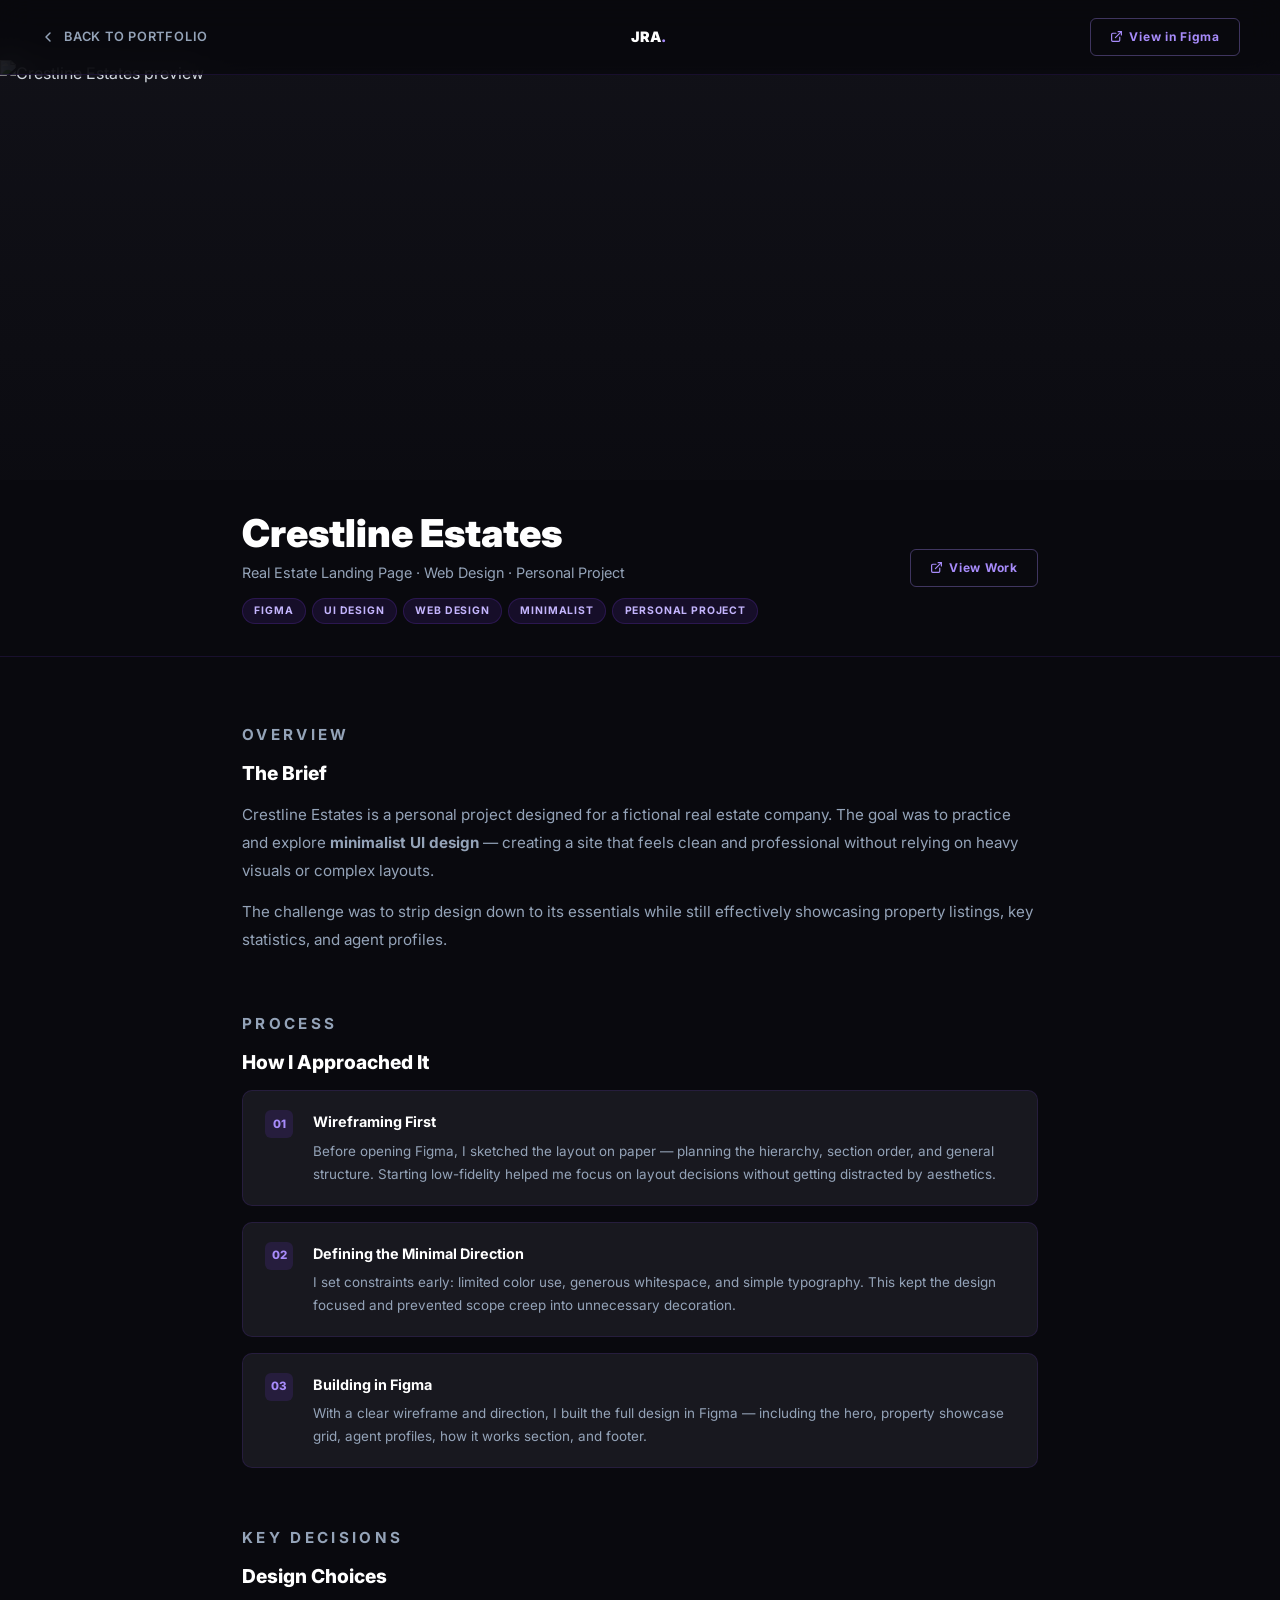
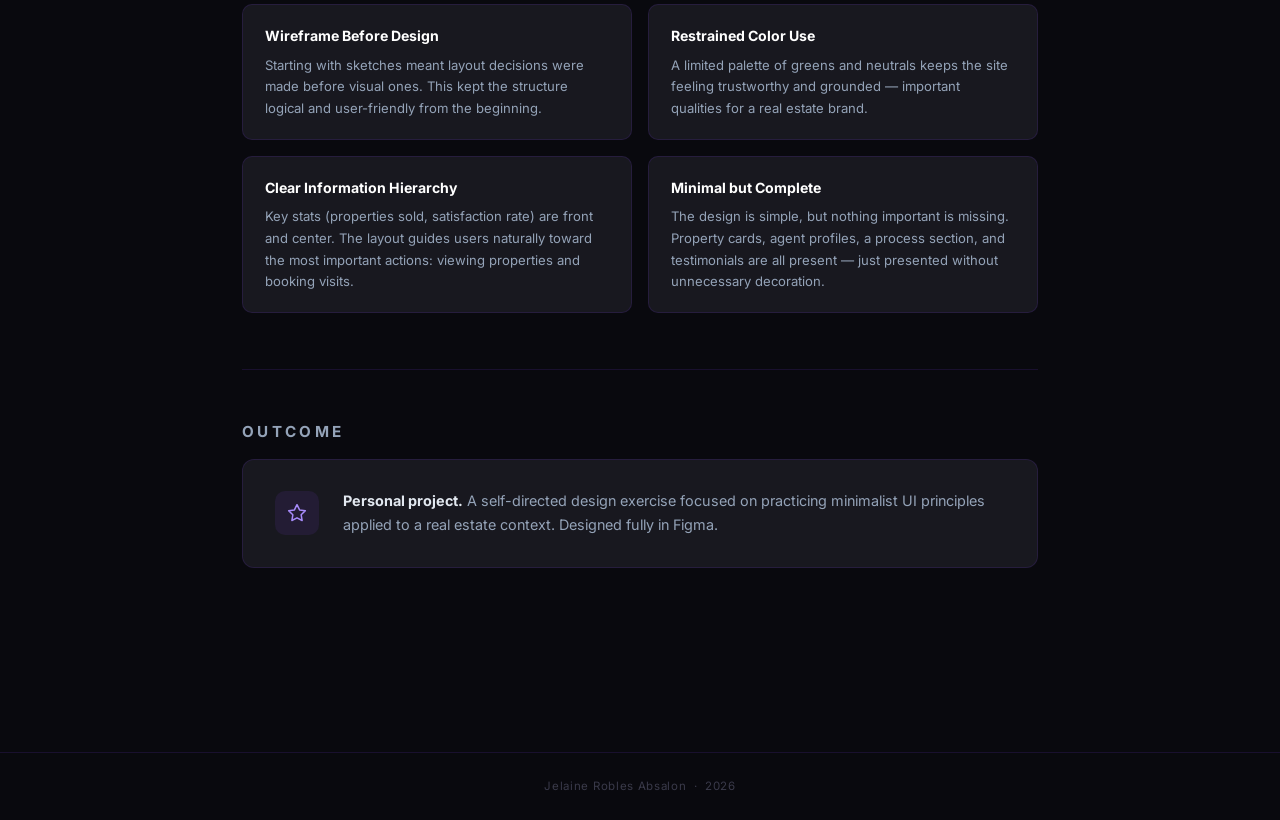
==== crestline-case-study.html @ 4d4449f9 "Add files via upload" ====
<!DOCTYPE html>
<html lang="en">
<head>
<meta charset="UTF-8"/>
<meta name="viewport" content="width=device-width, initial-scale=1.0"/>
<title>Crestline Estates — Case Study · Jelaine Absalon</title>
<link href="https://fonts.googleapis.com/css2?family=Inter:wght@300;400;500;600;700;800;900&display=swap" rel="stylesheet"/>
<link rel="stylesheet" href="styles/site.css"/>
</head>
<body>

<div class="topbar">
  <a href="index.html" class="back-btn">
    <svg viewBox="0 0 24 24"><polyline points="15 18 9 12 15 6"/></svg>
    Back to Portfolio
  </a>
  <a href="index.html" class="topbar-logo">JRA<span>.</span></a>
  <a href="https://www.figma.com/design/qK5puwkUPVsfskdqQHkecV/Jelaine-Absalon-Portfolio?node-id=1-2&t=ft4zsbpkboDp5XN7-1" target="_blank" rel="noopener" class="view-work-btn">
    <svg viewBox="0 0 24 24"><path d="M18 13v6a2 2 0 0 1-2 2H5a2 2 0 0 1-2-2V8a2 2 0 0 1 2-2h6"/><polyline points="15 3 21 3 21 9"/><line x1="10" y1="14" x2="21" y2="3"/></svg>
    View in Figma
  </a>
</div>

<div class="hero">
  <img src="images/CrestlineEstates.png" alt="Crestline Estates preview"/>
  <div class="hero-overlay"></div>
</div>

<div class="meta-bar">
  <div class="meta-inner">
    <div class="meta-titles">
      <h1>Crestline Estates</h1>
      <p>Real Estate Landing Page · Web Design · Personal Project</p>
      <div class="meta-tags">
        <span class="tag">Figma</span><span class="tag">UI Design</span><span class="tag">Web Design</span><span class="tag">Minimalist</span><span class="tag">Personal Project</span>
      </div>
    </div>
    <a href="https://www.figma.com/design/qK5puwkUPVsfskdqQHkecV/Jelaine-Absalon-Portfolio?node-id=1-2&t=ft4zsbpkboDp5XN7-1" target="_blank" rel="noopener" class="view-work-btn" style="align-self:center">
      <svg viewBox="0 0 24 24"><path d="M18 13v6a2 2 0 0 1-2 2H5a2 2 0 0 1-2-2V8a2 2 0 0 1 2-2h6"/><polyline points="15 3 21 3 21 9"/><line x1="10" y1="14" x2="21" y2="3"/></svg>
      View Work
    </a>
  </div>
</div>

<div class="content">
  <div class="section">
    <p class="section-label">Overview</p>
    <h2>The Brief</h2>
    <p>Crestline Estates is a personal project designed for a fictional real estate company. The goal was to practice and explore <strong>minimalist UI design</strong> — creating a site that feels clean and professional without relying on heavy visuals or complex layouts.</p>
    <p>The challenge was to strip design down to its essentials while still effectively showcasing property listings, key statistics, and agent profiles.</p>
  </div><div class="section">
    <p class="section-label">Process</p>
    <h2>How I Approached It</h2>
    <div class="steps">
      <div class="step"><div class="step-num">01</div><div class="step-body"><h4>Wireframing First</h4><p>Before opening Figma, I sketched the layout on paper — planning the hierarchy, section order, and general structure. Starting low-fidelity helped me focus on layout decisions without getting distracted by aesthetics.</p></div></div>
      <div class="step"><div class="step-num">02</div><div class="step-body"><h4>Defining the Minimal Direction</h4><p>I set constraints early: limited color use, generous whitespace, and simple typography. This kept the design focused and prevented scope creep into unnecessary decoration.</p></div></div>
      <div class="step"><div class="step-num">03</div><div class="step-body"><h4>Building in Figma</h4><p>With a clear wireframe and direction, I built the full design in Figma — including the hero, property showcase grid, agent profiles, how it works section, and footer.</p></div></div>
    </div>
  </div><div class="section">
    <p class="section-label">Key Decisions</p>
    <h2>Design Choices</h2>
    <div class="decisions">
      <div class="decision-card"><h4>Wireframe Before Design</h4><p>Starting with sketches meant layout decisions were made before visual ones. This kept the structure logical and user-friendly from the beginning.</p></div>
      <div class="decision-card"><h4>Restrained Color Use</h4><p>A limited palette of greens and neutrals keeps the site feeling trustworthy and grounded — important qualities for a real estate brand.</p></div>
      <div class="decision-card"><h4>Clear Information Hierarchy</h4><p>Key stats (properties sold, satisfaction rate) are front and center. The layout guides users naturally toward the most important actions: viewing properties and booking visits.</p></div>
      <div class="decision-card"><h4>Minimal but Complete</h4><p>The design is simple, but nothing important is missing. Property cards, agent profiles, a process section, and testimonials are all present — just presented without unnecessary decoration.</p></div>
    </div>
  </div>

  <div class="divider"></div>

  <div class="section">
    <p class="section-label">Outcome</p>
    <div class="outcome-box">
      <div class="outcome-icon"><svg viewBox="0 0 24 24"><path d="M12 2l3.09 6.26L22 9.27l-5 4.87 1.18 6.88L12 17.77l-6.18 3.25L7 14.14 2 9.27l6.91-1.01L12 2z"/></svg></div>
      <p><strong>Personal project.</strong> A self-directed design exercise focused on practicing minimalist UI principles applied to a real estate context. Designed fully in Figma.</p>
    </div>
  </div>
</div>

<div class="cs-footer">
  <p>Jelaine Robles Absalon &nbsp;·&nbsp; 2026</p>
</div>

</body>
</html>
---- styles/site.css ----
*,*::before,*::after{box-sizing:border-box;margin:0;padding:0}
:root{
  --black:#09090E;--surface:#111118;--panel:#18181F;
  --purple:#7C3AED;--lavender:#A78BFA;--lilac:#C4B5FD;
  --text:#E2E8F0;--muted:#94A3B8;--faint:#3A3A4A;
  --border:rgba(124,58,237,0.14);
}
html{scroll-behavior:smooth}
body{background:var(--black);color:var(--text);font-family:'Inter',sans-serif;line-height:1.7;overflow-x:hidden}
a{color:inherit}
img{max-width:100%;display:block}

/* ── NAV ── */
nav{position:fixed;top:0;left:0;right:0;z-index:100;display:flex;align-items:center;justify-content:center;padding:1.3rem 4rem;transition:background .5s,backdrop-filter .5s,border-color .5s;border-bottom:1px solid transparent}
nav.scrolled{background:rgba(9,9,14,.88);backdrop-filter:blur(20px);border-bottom-color:var(--border)}
.nav-inner{display:flex;align-items:center;gap:3rem}
.nav-logo{font-family:'Inter',sans-serif;font-size:.95rem;font-weight:900;color:#fff;text-decoration:none;letter-spacing:.02em}
.nav-logo span{color:var(--lavender)}
.nav-links{display:flex;gap:2.2rem;list-style:none}
.nav-links a{color:var(--muted);font-size:.75rem;font-weight:500;text-decoration:none;letter-spacing:.1em;text-transform:uppercase;transition:color .25s}
.nav-links a:hover{color:#fff}

/* ── BG ── */
.bg-dots{background-color:var(--black);background-image:radial-gradient(circle at 1px 1px,rgba(124,58,237,.07) 1px,transparent 0);background-size:28px 28px}
.bg-surface{background:var(--surface)}

/* ── SHARED ── */
section{padding:9rem 2rem}
.container{max-width:1100px;margin:0 auto}
.section-label{font-size:.65rem;font-weight:700;letter-spacing:.22em;text-transform:uppercase;color:var(--purple);margin-bottom:.7rem}
.section-title{font-size:clamp(1.5rem,2.8vw,2rem);font-weight:800;color:#fff;line-height:1.15;margin-bottom:3.5rem;font-family:'Inter',sans-serif}

/* ── REVEAL ANIMATIONS ── */
.reveal{opacity:0;transform:translateY(28px);transition:opacity .75s cubic-bezier(.22,1,.36,1),transform .75s cubic-bezier(.22,1,.36,1)}
.reveal.visible{opacity:1;transform:translateY(0)}
.reveal-d1{transition-delay:.1s}.reveal-d2{transition-delay:.2s}.reveal-d3{transition-delay:.3s}.reveal-d4{transition-delay:.4s}
.wipe-wrap{overflow:hidden;display:block}
.wipe-text{display:block;transform:translateY(110%);transition:transform .8s cubic-bezier(.22,1,.36,1)}
.wipe-wrap.visible .wipe-text{transform:translateY(0)}

/* ── HERO SECTION ── */
#hero{min-height:100vh;display:flex;flex-direction:column;align-items:center;justify-content:center;text-align:center;padding:8rem 2rem 6rem;position:relative;overflow:hidden}
.hero-glow{position:absolute;top:40%;left:50%;transform:translate(-50%,-50%);width:800px;height:600px;background:radial-gradient(ellipse at center,rgba(124,58,237,.18) 0%,rgba(124,58,237,.05) 50%,transparent 70%);pointer-events:none}
.hero-grid-bg{position:absolute;inset:0;background-image:linear-gradient(rgba(124,58,237,.04) 1px,transparent 1px),linear-gradient(90deg,rgba(124,58,237,.04) 1px,transparent 1px);background-size:60px 60px;pointer-events:none}
.hero-name{font-size:clamp(2.6rem,7vw,5.5rem);font-weight:900;line-height:1.05;letter-spacing:-.03em;background:linear-gradient(115deg,#fff 0%,var(--lilac) 40%,#fff 65%,var(--lavender) 100%);background-size:260% auto;-webkit-background-clip:text;-webkit-text-fill-color:transparent;background-clip:text;animation:shimmer 7s linear infinite;margin-bottom:1rem}
@keyframes shimmer{0%{background-position:0% center}100%{background-position:260% center}}
.hero-title{font-size:clamp(.75rem,1.4vw,.88rem);font-weight:500;letter-spacing:.22em;text-transform:uppercase;color:var(--muted);margin-bottom:2.8rem}
.hero-title span{color:var(--lavender);margin:0 .5rem}
.hero-btns{display:flex;gap:1rem;flex-wrap:wrap;justify-content:center}
.scroll-hint{position:absolute;bottom:2.5rem;left:50%;transform:translateX(-50%);display:flex;flex-direction:column;align-items:center;gap:.5rem;color:var(--faint);font-size:.65rem;letter-spacing:.14em;text-transform:uppercase}
.scroll-arrow{width:1px;height:32px;background:linear-gradient(to bottom,transparent,var(--purple));animation:drip 2s ease-in-out infinite}
@keyframes drip{0%,100%{height:18px;opacity:.3}50%{height:36px;opacity:.9}}

/* ── BUTTONS ── */
.btn-primary{padding:.75rem 2rem;background:var(--purple);color:#fff;border:none;border-radius:6px;font-size:.8rem;font-weight:700;font-family:'Inter',sans-serif;letter-spacing:.06em;cursor:pointer;text-decoration:none;transition:background .25s,transform .2s,box-shadow .25s;display:inline-block}
.btn-primary:hover{background:#6D28D9;transform:translateY(-2px);box-shadow:0 8px 24px rgba(124,58,237,.35)}
.btn-ghost{padding:.75rem 2rem;background:transparent;color:var(--lavender);border:1px solid rgba(167,139,250,.35);border-radius:6px;font-size:.8rem;font-weight:700;font-family:'Inter',sans-serif;letter-spacing:.06em;cursor:pointer;text-decoration:none;display:inline-block;transition:border-color .25s,color .25s,transform .2s}
.btn-ghost:hover{border-color:var(--lavender);color:#fff;transform:translateY(-2px)}
.btn-sm{padding:.45rem 1.1rem;border-radius:6px;font-size:.75rem;font-weight:700;font-family:'Inter',sans-serif;letter-spacing:.05em;cursor:pointer;text-decoration:none;display:inline-flex;align-items:center;gap:.4rem;transition:all .2s}
.btn-sm-solid{background:var(--purple);color:#fff;border:none}
.btn-sm-solid:hover{background:#6D28D9}
.btn-sm-outline{background:transparent;color:var(--muted);border:1px solid var(--faint)}
.btn-sm-outline:hover{border-color:var(--lavender);color:var(--lavender)}
.btn-sm svg{width:13px;height:13px;stroke:currentColor;fill:none;stroke-width:2.2;stroke-linecap:round;stroke-linejoin:round;flex-shrink:0}

/* ── WORK OVERVIEW MASONRY ── */
.masonry-grid{display:grid;grid-template-columns:repeat(3,1fr);grid-template-rows:1fr 1fr;gap:10px;height:620px}
.masonry-item-tall{grid-row:span 2;position:relative;overflow:hidden;border-radius:10px;cursor:pointer}
.masonry-item-half{position:relative;overflow:hidden;border-radius:10px;cursor:pointer}
.masonry-item-tall img,.masonry-item-half img{width:100%;height:100%;display:block;object-fit:cover;object-position:top center;position:absolute;top:0;left:0}
.work-overlay{position:absolute;inset:0;background:rgba(0,0,0,0);transition:background .35s ease;display:flex;flex-direction:column;justify-content:flex-end;padding:1.2rem}
.masonry-item-tall:hover .work-overlay,.masonry-item-half:hover .work-overlay{background:rgba(0,0,0,.65)}
.overlay-text{transform:translateY(10px);opacity:0;transition:transform .35s ease,opacity .35s ease}
.masonry-item-tall:hover .overlay-text,.masonry-item-half:hover .overlay-text{transform:translateY(0);opacity:1}
.overlay-text h3{font-size:.9rem;font-weight:700;color:#fff;margin-bottom:.2rem}
.overlay-text p{font-size:.7rem;color:var(--lilac);font-weight:500;letter-spacing:.07em;text-transform:uppercase}

/* ── ABOUT ── */
.about-greeting{font-size:.65rem;font-weight:700;letter-spacing:.22em;text-transform:uppercase;color:var(--purple);margin-bottom:.4rem}
.about-name{font-size:clamp(1.6rem,3.5vw,2.4rem);font-weight:900;color:#fff;line-height:1.1;margin-bottom:1.4rem}
.about-layout{display:grid;grid-template-columns:1fr 1fr;gap:4rem;align-items:start}
.about-bio{font-size:.92rem;color:var(--muted);line-height:1.85}
.about-bio p{margin-bottom:.85rem}
.about-bio p:last-child{margin-bottom:0}
.about-bio strong{color:var(--text);font-weight:600}
.about-bio .hl{color:var(--lavender);font-weight:600}
.about-photo{
  width:100%;
  min-height:420px;
  background:linear-gradient(145deg,#16162A,#24193C);
  border-radius:12px;
  overflow:hidden;
  border:1px solid var(--border);
  position:relative;
}
.about-photo img{
  position:absolute;
  top:0;left:0;
  width:100%;
  height:100%;
  object-fit:cover;
  object-position:top center;
  display:block;
}

/* ── SERVICES ── */
.services-grid{display:grid;grid-template-columns:repeat(auto-fill,minmax(230px,1fr));gap:1.2rem}
.svc-card{background:var(--panel);border:1px solid var(--border);border-radius:12px;padding:2rem 1.6rem;transition:border-color .3s,transform .3s;position:relative;overflow:hidden}
.svc-card::before{content:'';position:absolute;top:0;left:0;right:0;height:1px;background:linear-gradient(90deg,transparent,var(--purple),transparent);opacity:0;transition:opacity .3s}
.svc-card:hover{border-color:rgba(167,139,250,.4);transform:translateY(-4px)}
.svc-card:hover::before{opacity:1}
.svc-icon{width:42px;height:42px;background:rgba(124,58,237,.1);border-radius:10px;display:flex;align-items:center;justify-content:center;margin-bottom:1.2rem}
.svc-icon svg{width:20px;height:20px;stroke:var(--lavender);fill:none;stroke-width:1.8;stroke-linecap:round;stroke-linejoin:round}
.svc-card h3{font-size:.95rem;font-weight:700;color:#fff;margin-bottom:.55rem}
.svc-card p{font-size:.82rem;color:var(--muted);line-height:1.7}

/* ── PROJECTS ── */
.proj-header{text-align:center;margin-bottom:1rem}
.proj-header .section-title{margin-bottom:1.8rem}
.proj-tabs{display:flex;gap:.5rem;justify-content:center;margin-bottom:3.5rem}
.proj-tab{padding:.5rem 1.5rem;background:transparent;border:1px solid var(--faint);border-radius:99px;color:var(--muted);font-size:.75rem;font-weight:700;font-family:'Inter',sans-serif;letter-spacing:.1em;text-transform:uppercase;cursor:pointer;transition:all .25s}
.proj-tab.active,.proj-tab:hover{background:var(--purple);border-color:var(--purple);color:#fff}
.proj-list{display:flex;flex-direction:column;gap:1.5rem}
.proj-card{
  display:grid;
  grid-template-columns:1fr 1fr;
  background:var(--panel);
  border:1px solid var(--border);
  border-radius:14px;
  overflow:hidden;
  transition:border-color .25s,transform .25s;
  opacity:0;transform:translateY(16px);
  animation:fadeUp .5s ease forwards;
}
.proj-card:hover{border-color:rgba(167,139,250,.35);transform:translateY(-3px)}
@keyframes fadeUp{to{opacity:1;transform:translateY(0)}}
.proj-card:nth-child(odd) .proj-img{order:1}
.proj-card:nth-child(odd) .proj-body{order:2}
.proj-card:nth-child(even) .proj-img{order:2}
.proj-card:nth-child(even) .proj-body{order:1}
/* image column stretches to match text column height */
.proj-img{
  position:relative;
  overflow:hidden;
  background:#0a0a0f;
  min-height:300px;
}
.proj-img img{
  position:absolute;
  top:0;left:0;
  width:100%;
  height:100%;
  object-fit:cover;
  object-position:top center;
  display:block;
}
.proj-body{padding:2.2rem 2.4rem;display:flex;flex-direction:column;justify-content:center}
.proj-tag{font-size:.65rem;font-weight:700;letter-spacing:.14em;text-transform:uppercase;color:var(--lavender);margin-bottom:.6rem;display:block}
.proj-body h3{font-size:1.1rem;font-weight:800;color:#fff;margin-bottom:.7rem;line-height:1.3}
.proj-body p{font-size:.84rem;color:var(--muted);margin-bottom:1.4rem;line-height:1.75}
.proj-stack{display:flex;flex-wrap:wrap;gap:.4rem;margin-bottom:1.4rem}
.chip{font-size:.65rem;font-weight:600;padding:.18rem .65rem;background:rgba(124,58,237,.12);color:var(--lilac);border-radius:99px;border:1px solid rgba(124,58,237,.2)}
.proj-actions{display:flex;gap:.7rem;flex-wrap:wrap}

/* ── CONTACT ── */
#contact{padding:0 2rem;display:flex;flex-direction:column;align-items:center}
.contact-spacer{width:1px;height:160px;background:linear-gradient(to bottom,transparent,var(--purple));margin:0 auto 4.5rem}
.contact-inner{text-align:center;max-width:600px;padding-bottom:9rem}
.contact-inner .section-label{margin-bottom:1.2rem}
.contact-inner .section-title{font-size:clamp(1.8rem,4vw,2.8rem);margin-bottom:1rem}
.contact-sub{color:var(--muted);font-size:.95rem;margin-bottom:2.5rem;line-height:1.8}
.contact-links{display:flex;justify-content:center;gap:2rem;flex-wrap:wrap;margin-top:2rem}
.contact-link{display:flex;align-items:center;gap:.4rem;color:var(--muted);font-size:.83rem;text-decoration:none;transition:color .25s}
.contact-link:hover{color:var(--lavender)}
.contact-link svg{width:15px;height:15px;stroke:currentColor;fill:none;stroke-width:2}

/* ── FOOTER ── */
footer{border-top:1px solid var(--border);padding:1.6rem 2rem;text-align:center;color:var(--faint);font-size:.72rem;letter-spacing:.06em}

/* ── CASE STUDY TOPBAR ── */
.topbar{position:fixed;top:0;left:0;right:0;z-index:100;display:flex;align-items:center;justify-content:space-between;padding:1.1rem 2.5rem;background:rgba(9,9,14,.85);backdrop-filter:blur(16px);border-bottom:1px solid var(--border)}
.back-btn{display:flex;align-items:center;gap:.5rem;color:var(--muted);font-size:.8rem;font-weight:600;font-family:'Inter',sans-serif;text-decoration:none;letter-spacing:.06em;text-transform:uppercase;transition:color .2s}
.back-btn:hover{color:#fff}
.back-btn svg{width:16px;height:16px;stroke:currentColor;fill:none;stroke-width:2.2;stroke-linecap:round;stroke-linejoin:round}
.topbar-logo{font-family:'Inter',sans-serif;font-size:.9rem;font-weight:900;color:#fff;text-decoration:none}
.topbar-logo span{color:var(--lavender)}
.view-work-btn{display:inline-flex;align-items:center;gap:.4rem;padding:.5rem 1.2rem;background:transparent;color:var(--lavender);border:1px solid rgba(167,139,250,.35);border-radius:6px;font-size:.75rem;font-weight:700;font-family:'Inter',sans-serif;letter-spacing:.06em;text-decoration:none;transition:all .2s}
.view-work-btn:hover{border-color:var(--lavender);color:#fff}
.view-work-btn svg{width:13px;height:13px;stroke:currentColor;fill:none;stroke-width:2.2;stroke-linecap:round;stroke-linejoin:round}

/* ── CASE STUDY HERO ── */
.hero{width:100%;height:420px;position:relative;overflow:hidden;margin-top:60px;background:var(--surface)}
.hero img{position:absolute;top:0;left:0;width:100%;height:100%;object-fit:cover;object-position:top center;display:block}
.hero-overlay{position:absolute;inset:0;background:linear-gradient(to bottom,rgba(9,9,14,.05) 0%,rgba(9,9,14,.7) 100%)}

/* ── CASE STUDY META ── */
.meta-bar{padding:2rem 0 0;border-bottom:1px solid var(--border);margin-bottom:4rem}
.meta-inner{max-width:860px;margin:0 auto;padding:0 2rem 2rem;display:flex;align-items:flex-start;justify-content:space-between;flex-wrap:wrap;gap:1.5rem}
.meta-titles h1{font-size:clamp(1.6rem,3.5vw,2.4rem);font-weight:900;color:#fff;line-height:1.1;margin-bottom:.4rem}
.meta-titles p{font-size:.9rem;color:var(--muted)}
.meta-tags{display:flex;flex-wrap:wrap;gap:.4rem;margin-top:.8rem}
.tag{font-size:.65rem;font-weight:700;padding:.2rem .7rem;background:rgba(124,58,237,.12);color:var(--lilac);border-radius:99px;border:1px solid rgba(124,58,237,.2);letter-spacing:.08em;text-transform:uppercase}

/* ── CASE STUDY CONTENT ── */
.content{max-width:860px;margin:0 auto;padding:0 2rem 8rem}
.section{margin-bottom:3.5rem}
.section h2{font-size:1.2rem;font-weight:800;color:#fff;margin-bottom:1rem;line-height:1.2}
.section p{font-size:.95rem;color:var(--muted);line-height:1.85;margin-bottom:.8rem}
.section p:last-child{margin-bottom:0}
.steps{display:flex;flex-direction:column;gap:1rem;margin-top:1rem}
.step{display:flex;gap:1.2rem;align-items:flex-start;background:var(--panel);border:1px solid var(--border);border-radius:10px;padding:1.2rem 1.4rem}
.step-num{width:28px;height:28px;flex-shrink:0;background:rgba(124,58,237,.15);border-radius:6px;display:flex;align-items:center;justify-content:center;font-size:.72rem;font-weight:800;color:var(--lavender)}
.step-body h4{font-size:.9rem;font-weight:700;color:#fff;margin-bottom:.3rem}
.step-body p{font-size:.84rem;color:var(--muted);line-height:1.7}
.decisions{display:grid;grid-template-columns:1fr 1fr;gap:1rem;margin-top:1rem}
.decision-card{background:var(--panel);border:1px solid var(--border);border-radius:10px;padding:1.2rem 1.4rem}
.decision-card h4{font-size:.88rem;font-weight:700;color:#fff;margin-bottom:.4rem}
.decision-card p{font-size:.82rem;color:var(--muted);line-height:1.65}
.divider{height:1px;background:var(--border);margin:3rem 0}
.outcome-box{background:var(--panel);border:1px solid var(--border);border-radius:12px;padding:1.8rem 2rem;display:flex;align-items:center;gap:1.5rem}
.outcome-icon{width:44px;height:44px;flex-shrink:0;background:rgba(124,58,237,.1);border-radius:10px;display:flex;align-items:center;justify-content:center}
.outcome-icon svg{width:20px;height:20px;stroke:var(--lavender);fill:none;stroke-width:1.8;stroke-linecap:round;stroke-linejoin:round}
.outcome-box p{font-size:.9rem;color:var(--muted);line-height:1.7}
.outcome-box strong{color:var(--text)}
.cs-footer{border-top:1px solid var(--border);padding:1.5rem;text-align:center;color:var(--faint);font-size:.72rem;letter-spacing:.06em}

/* ── UTILS ── */
.hidden{display:none!important}

/* ── RESPONSIVE ── */
@media(max-width:900px){
  .masonry-grid{grid-template-columns:repeat(2,1fr);height:auto}
  .masonry-item-tall{grid-row:span 1;min-height:280px}
  .masonry-item-half{min-height:200px}
  .about-layout{grid-template-columns:1fr;gap:2.5rem}
  .about-photo{aspect-ratio:3/2;height:auto}
  .proj-card{grid-template-columns:1fr}
  .proj-card:nth-child(odd) .proj-img,.proj-card:nth-child(even) .proj-img{order:1}
  .proj-card:nth-child(odd) .proj-body,.proj-card:nth-child(even) .proj-body{order:2}
  nav{padding:1rem 1.5rem}
}
@media(max-width:600px){
  .decisions{grid-template-columns:1fr}
  .meta-inner{flex-direction:column}
  .topbar{padding:1rem 1.2rem}
  .nav-links{display:none}
  .hero{height:280px}
}
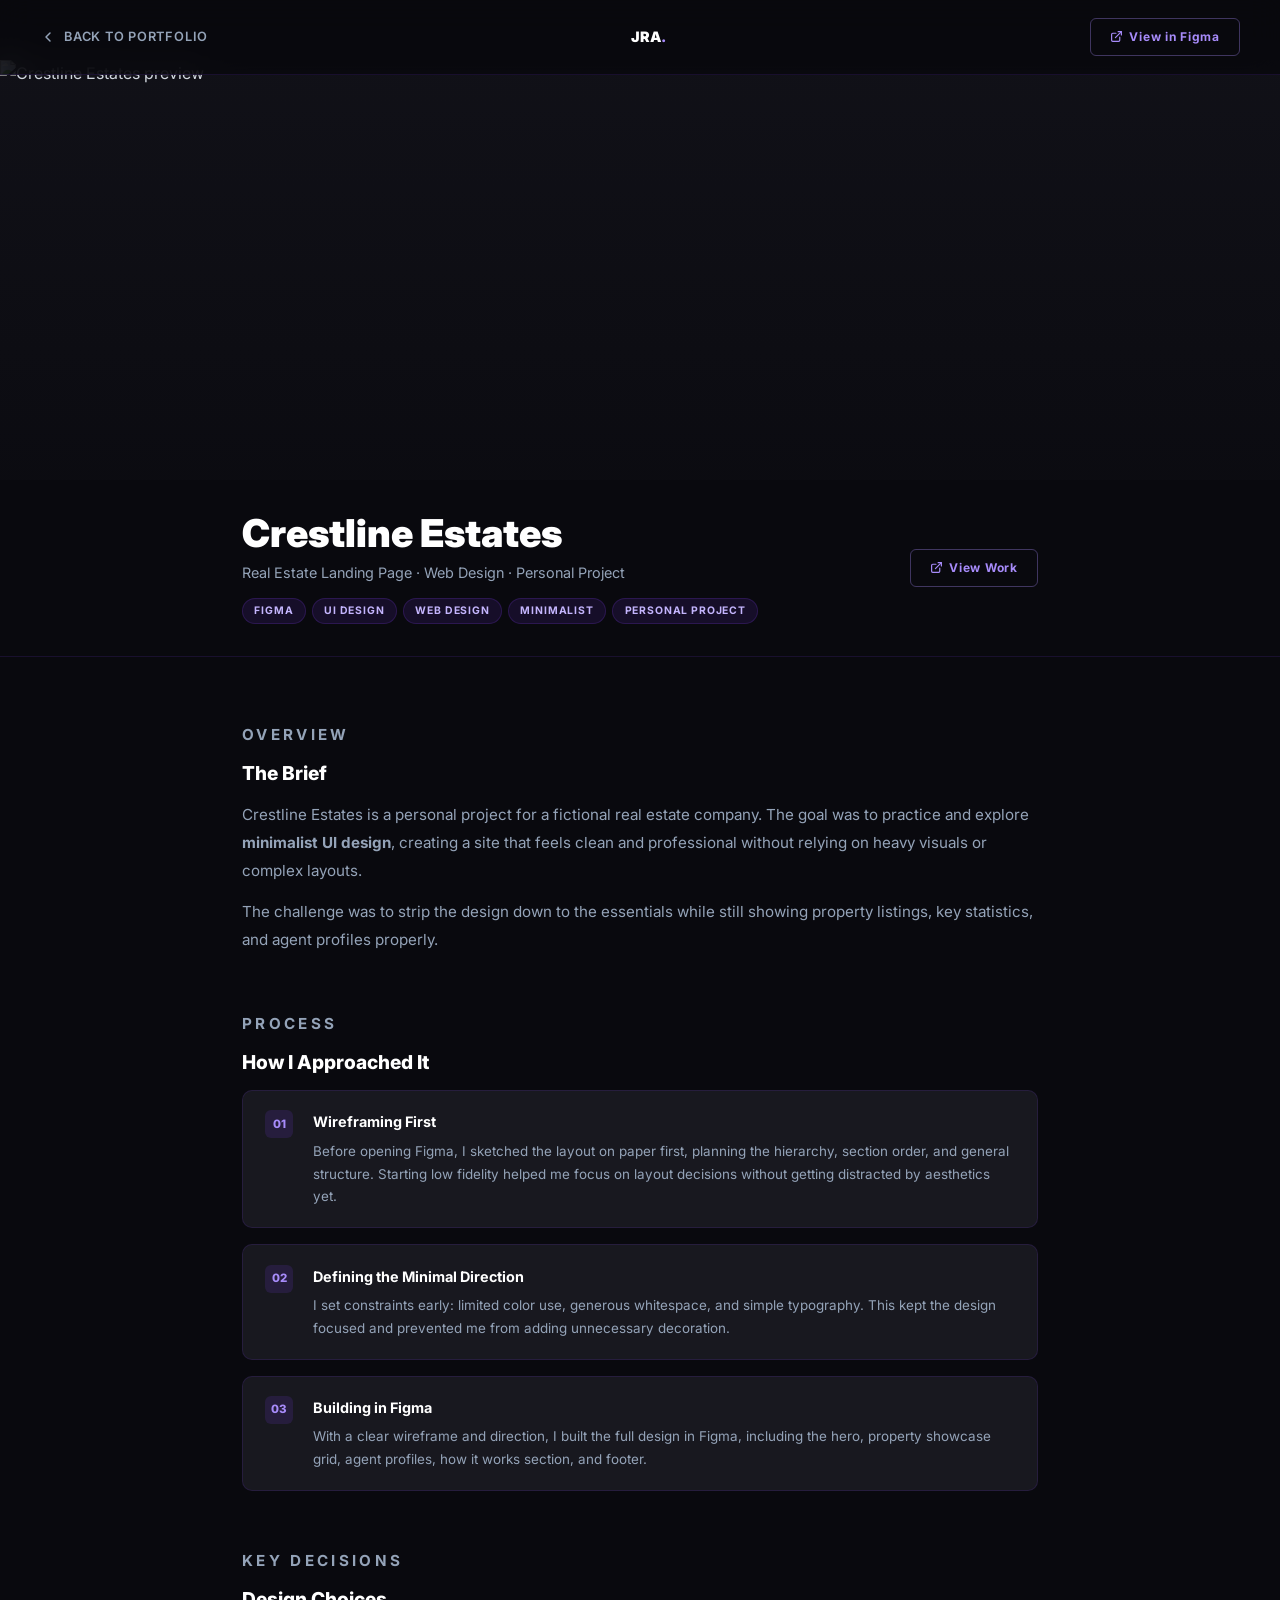
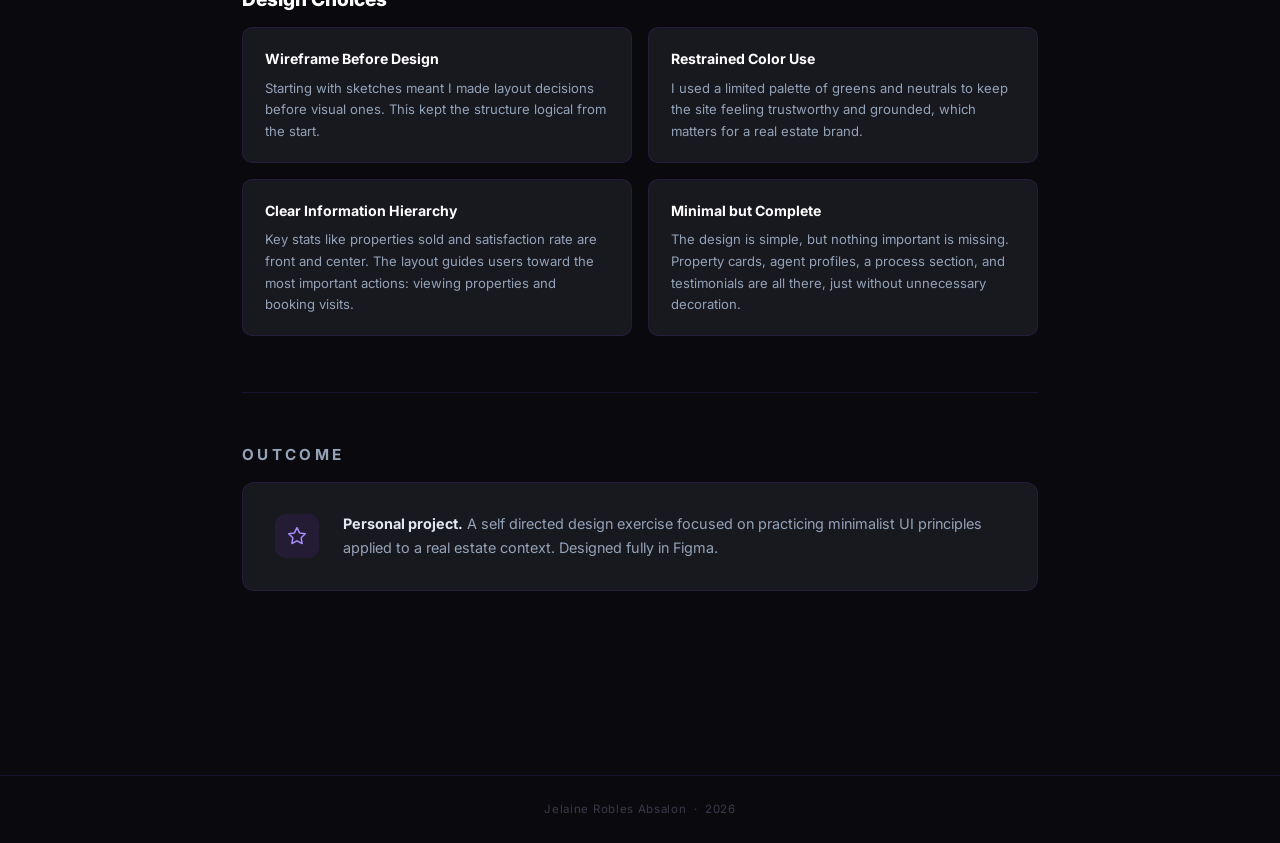
==== commit b8a1305d: "Fix wordings of case study contents" ====
--- a/crestline-case-study.html
+++ b/crestline-case-study.html
@@ -3,7 +3,7 @@
 <head>
 <meta charset="UTF-8"/>
 <meta name="viewport" content="width=device-width, initial-scale=1.0"/>
-<title>Crestline Estates — Case Study · Jelaine Absalon</title>
+<title>Crestline Estates | Case Study · Jelaine Absalon</title>
 <link href="https://fonts.googleapis.com/css2?family=Inter:wght@300;400;500;600;700;800;900&display=swap" rel="stylesheet"/>
 <link rel="stylesheet" href="styles/site.css"/>
 </head>
@@ -46,24 +46,24 @@
   <div class="section">
     <p class="section-label">Overview</p>
     <h2>The Brief</h2>
-    <p>Crestline Estates is a personal project designed for a fictional real estate company. The goal was to practice and explore <strong>minimalist UI design</strong> — creating a site that feels clean and professional without relying on heavy visuals or complex layouts.</p>
-    <p>The challenge was to strip design down to its essentials while still effectively showcasing property listings, key statistics, and agent profiles.</p>
+    <p>Crestline Estates is a personal project for a fictional real estate company. The goal was to practice and explore <strong>minimalist UI design</strong>, creating a site that feels clean and professional without relying on heavy visuals or complex layouts.</p>
+    <p>The challenge was to strip the design down to the essentials while still showing property listings, key statistics, and agent profiles properly.</p>
   </div><div class="section">
     <p class="section-label">Process</p>
     <h2>How I Approached It</h2>
     <div class="steps">
-      <div class="step"><div class="step-num">01</div><div class="step-body"><h4>Wireframing First</h4><p>Before opening Figma, I sketched the layout on paper — planning the hierarchy, section order, and general structure. Starting low-fidelity helped me focus on layout decisions without getting distracted by aesthetics.</p></div></div>
-      <div class="step"><div class="step-num">02</div><div class="step-body"><h4>Defining the Minimal Direction</h4><p>I set constraints early: limited color use, generous whitespace, and simple typography. This kept the design focused and prevented scope creep into unnecessary decoration.</p></div></div>
-      <div class="step"><div class="step-num">03</div><div class="step-body"><h4>Building in Figma</h4><p>With a clear wireframe and direction, I built the full design in Figma — including the hero, property showcase grid, agent profiles, how it works section, and footer.</p></div></div>
+      <div class="step"><div class="step-num">01</div><div class="step-body"><h4>Wireframing First</h4><p>Before opening Figma, I sketched the layout on paper first, planning the hierarchy, section order, and general structure. Starting low fidelity helped me focus on layout decisions without getting distracted by aesthetics yet.</p></div></div>
+      <div class="step"><div class="step-num">02</div><div class="step-body"><h4>Defining the Minimal Direction</h4><p>I set constraints early: limited color use, generous whitespace, and simple typography. This kept the design focused and prevented me from adding unnecessary decoration.</p></div></div>
+      <div class="step"><div class="step-num">03</div><div class="step-body"><h4>Building in Figma</h4><p>With a clear wireframe and direction, I built the full design in Figma, including the hero, property showcase grid, agent profiles, how it works section, and footer.</p></div></div>
     </div>
   </div><div class="section">
     <p class="section-label">Key Decisions</p>
     <h2>Design Choices</h2>
     <div class="decisions">
-      <div class="decision-card"><h4>Wireframe Before Design</h4><p>Starting with sketches meant layout decisions were made before visual ones. This kept the structure logical and user-friendly from the beginning.</p></div>
-      <div class="decision-card"><h4>Restrained Color Use</h4><p>A limited palette of greens and neutrals keeps the site feeling trustworthy and grounded — important qualities for a real estate brand.</p></div>
-      <div class="decision-card"><h4>Clear Information Hierarchy</h4><p>Key stats (properties sold, satisfaction rate) are front and center. The layout guides users naturally toward the most important actions: viewing properties and booking visits.</p></div>
-      <div class="decision-card"><h4>Minimal but Complete</h4><p>The design is simple, but nothing important is missing. Property cards, agent profiles, a process section, and testimonials are all present — just presented without unnecessary decoration.</p></div>
+      <div class="decision-card"><h4>Wireframe Before Design</h4><p>Starting with sketches meant I made layout decisions before visual ones. This kept the structure logical from the start.</p></div>
+      <div class="decision-card"><h4>Restrained Color Use</h4><p>I used a limited palette of greens and neutrals to keep the site feeling trustworthy and grounded, which matters for a real estate brand.</p></div>
+      <div class="decision-card"><h4>Clear Information Hierarchy</h4><p>Key stats like properties sold and satisfaction rate are front and center. The layout guides users toward the most important actions: viewing properties and booking visits.</p></div>
+      <div class="decision-card"><h4>Minimal but Complete</h4><p>The design is simple, but nothing important is missing. Property cards, agent profiles, a process section, and testimonials are all there, just without unnecessary decoration.</p></div>
     </div>
   </div>
 
@@ -73,7 +73,7 @@
     <p class="section-label">Outcome</p>
     <div class="outcome-box">
       <div class="outcome-icon"><svg viewBox="0 0 24 24"><path d="M12 2l3.09 6.26L22 9.27l-5 4.87 1.18 6.88L12 17.77l-6.18 3.25L7 14.14 2 9.27l6.91-1.01L12 2z"/></svg></div>
-      <p><strong>Personal project.</strong> A self-directed design exercise focused on practicing minimalist UI principles applied to a real estate context. Designed fully in Figma.</p>
+      <p><strong>Personal project.</strong> A self directed design exercise focused on practicing minimalist UI principles applied to a real estate context. Designed fully in Figma.</p>
     </div>
   </div>
 </div>
@@ -83,5 +83,4 @@
 </div>
 
 </body>
-</html>
-
+</html>
